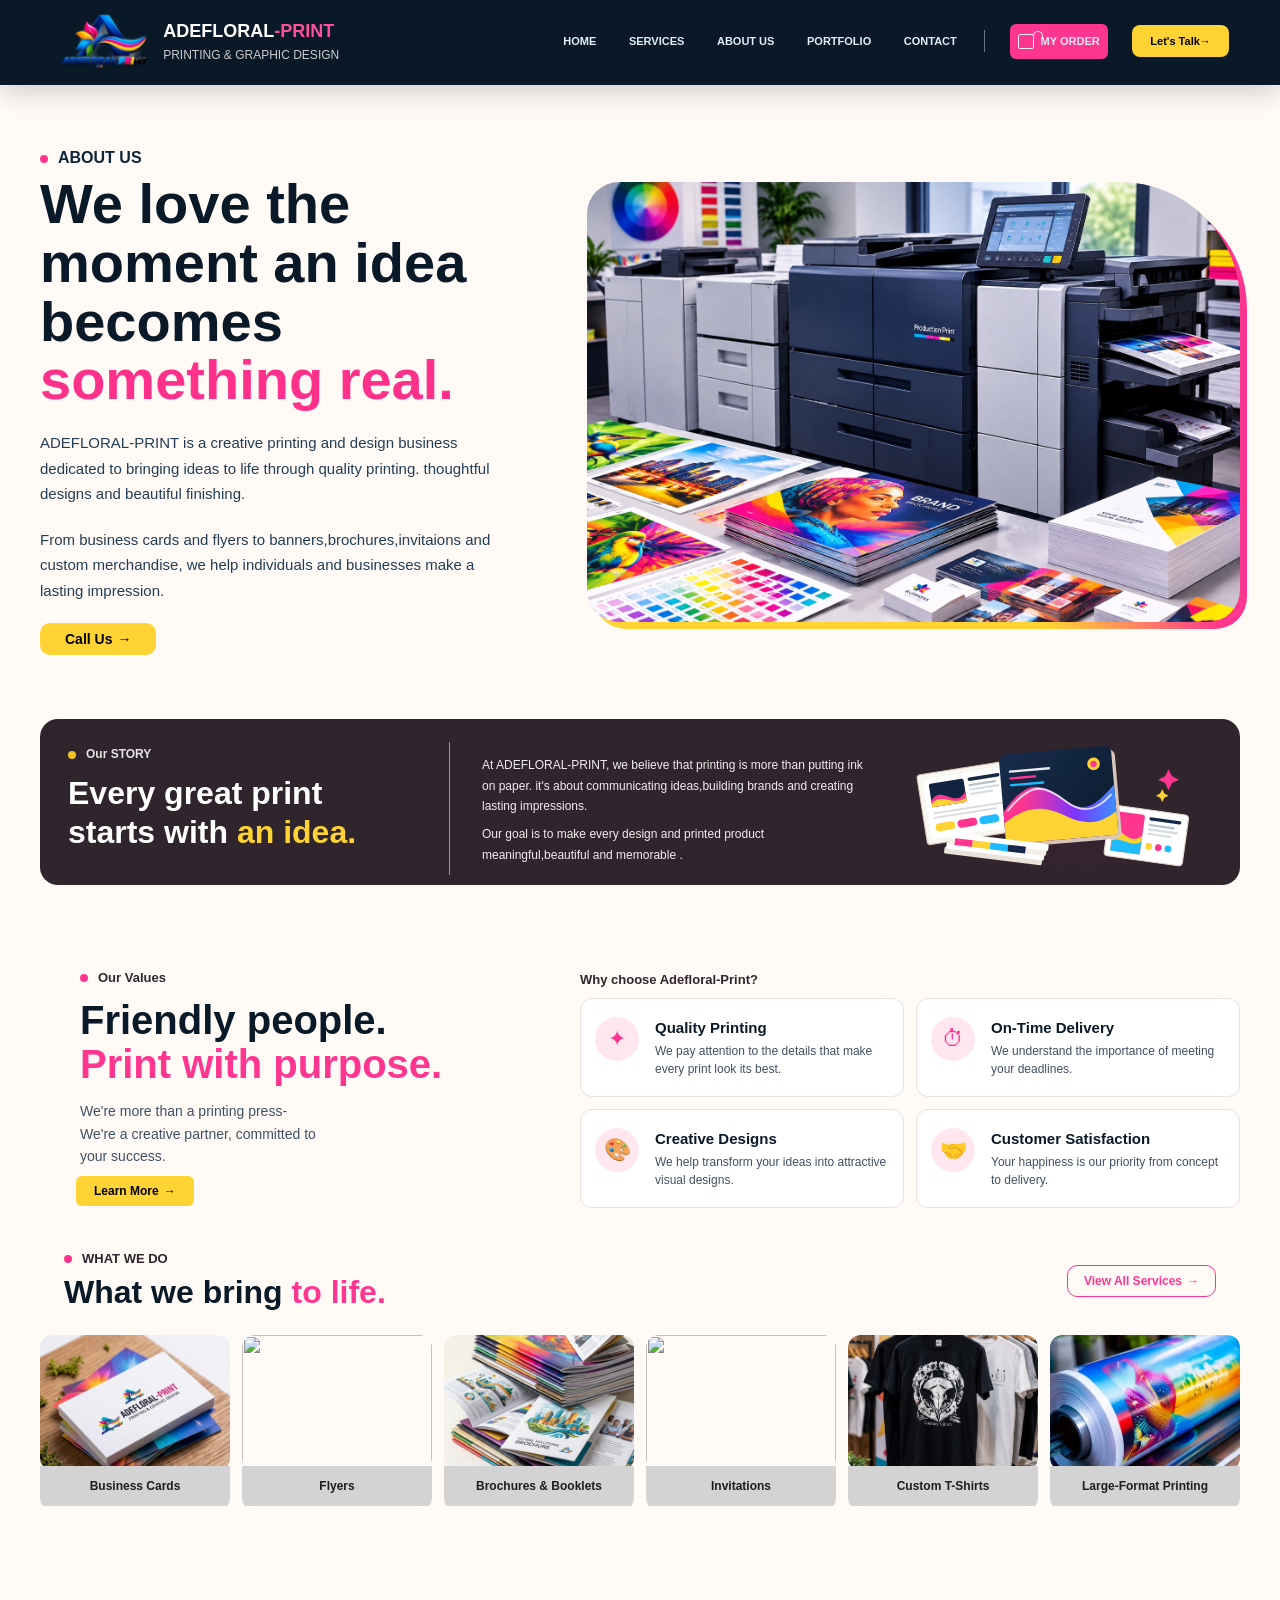
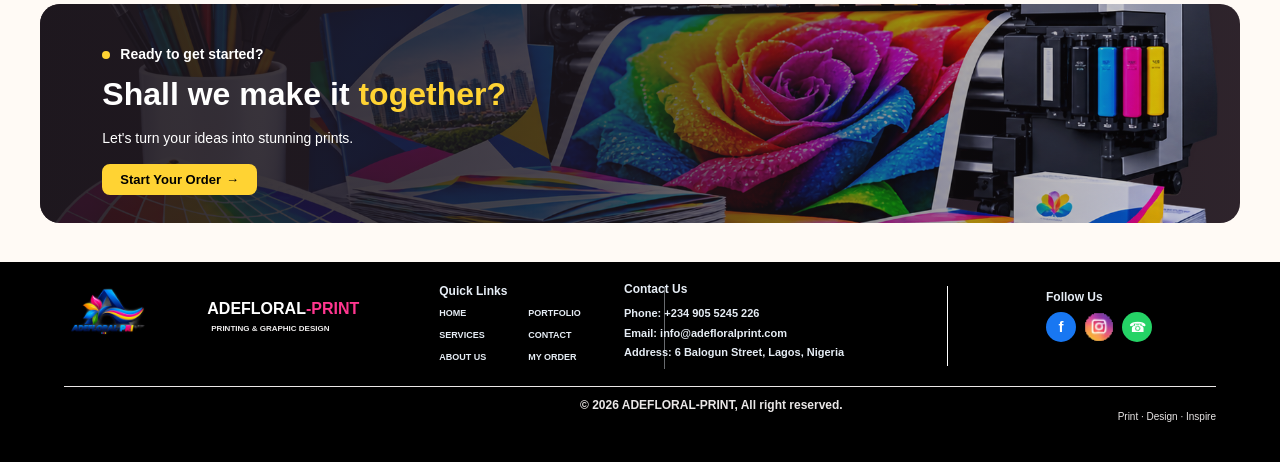
==== ABOUT.HTML @ 8f6f586f "Fix GitHub Pages folder structure" ====
<!DOCTYPE html>
<html lang="en">
  <head>
    <meta charset="UTF-8" />
    <meta name="viewport" content="width=device-width, initial-scale=1.0" />
    <title>Document</title>
    <link rel="stylesheet" href="ABOUT.CSS">
  </head>
  <body>
    <header class="header">
      <div class="brand-lockup">
        <a class="brand" href="#">
          <img src="../IMG/LOGO.png" alt="Adefloral-Print" class="logo"/>
        </a>

        <div class="brand-copy">
          <h3>ADEFLORAL<span>-PRINT</span></h3>
          <p>PRINTING & GRAPHIC DESIGN</p>
        </div>
      </div>

      <button class="menu-toggle" type="button" aria-label="Open navigation" aria-expanded="false" aria-controls="main-navigation">
        <span></span>
        <span></span>
        <span></span>
      </button>

      <nav class="headernav" id="main-navigation" aria-label="Main navigation">
        <ul class="nav__list">
          <li><a href="index.html" class="nav__link nav__link">HOME</a></li>
          <li><a href="SERVICES.HTML" class="nav__link">SERVICES</a></li>
          <li><a href="ABOUT.HTML" class="nav__link">ABOUT US</a></li>
          <li><a href="PORTFOLIO.HTML" class="nav__link">PORTFOLIO</a></li>
          <li><a href="#contact" class="nav__link">CONTACT</a></li>
        </ul>

        <ul class="nav__list nav__list--right">
          <span class="nav-divider"></span>

          <li>
            <a href="ORDER.HTML" class="nav__link nav__link--my-order"
              >MY ORDER</a
            >
          </li>
          <li>
            <a
              href="https://wa.me/2347068648622"
              class="nav__link nav__link--whatsapp"
              target="_blank"
              rel="noopener noreferrer"
              >Let's Talk</a
            >
          </li>
        </ul>
      </nav>
    </header>

    <main class="container">
      <section class="about">
        <div class="about-content">
          <p>ABOUT US</p>
          <h1>
            We love the moment an idea becomes <span>something real.</span>
          </h1>

          <h3>
            ADEFLORAL-PRINT is a creative printing and design business dedicated
            to bringing ideas to life through quality printing. thoughtful
            designs and beautiful finishing.
          </h3>

          <h2>
            From business cards and flyers to banners,brochures,invitaions and
            custom merchandise, we help individuals and businesses make a
            lasting impression.
          </h2>
          <a
            href="tel:+2349055245226"
            aria-label="Call +234 905 5245 226"
            class="btn btn--primary"
            >Call Us</a
          >
          <div class="about-image-frame">
            <img
              src="../IMG/Vibrant Production Print Studio.png"
              alt="A production printer surrounded by colorful printed materials"
              class="about-image"
            />
          </div>
        </div>
      </section>

      <section class="about__mission">
        <div class="about__mission-content">
          <p>Our STORY</p>
          <h1>Every great print starts with <span>an idea.</span></h1>

          <span class="about__mission-divider"></span>

          <h3>
            At ADEFLORAL-PRINT, we believe that printing is more than putting
            ink on paper. it's about communicating ideas,building brands and
            creating lasting impressions.
          </h3>

          <h2>
            Our goal is to make every design and printed product
            meaningful,beautiful and memorable .
          </h2>

          <img
            src="../IMG/about-story-art.svg"
            alt="Colorful printed brochures"
            class="about__mission-image"
          />
        </div>
      </section>

      <section class="Values">
        <div class="Value-content">
          <p>Our Values</p>

          <h2>Friendly people. <span>Print with purpose.</span></h2>

          <h3>
            We're more than a printing press- We're a creative partner,
            committed to your success.
          </h3>

          <a href="index.html#contact" class="values-button">Learn More</a>
        </div>

        <div class="reason">
          <h2>Why choose Adefloral-Print?</h2>

          <div class="why-grid">
            <article class="why-card">
              <div class="icon">✦</div>
              <h3>Quality Printing</h3>
              <p>
                We pay attention to the details that make every print look its
                best.
              </p>
            </article>

            <article class="why-card">
              <div class="icon">⏱</div>
              <h3>On-Time Delivery</h3>
              <p>We understand the importance of meeting your deadlines.</p>
            </article>

            <article class="why-card">
              <div class="icon">🎨</div>
              <h3>Creative Designs</h3>
              <p>
                We help transform your ideas into attractive visual designs.
              </p>
            </article>

            <article class="why-card">
              <div class="icon">🤝</div>
              <h3>Customer Satisfaction</h3>
              <p>Your happiness is our priority from concept to delivery.</p>
            </article>
          </div>
        </div>
      </section>

      <section class="Services">
        <div class="Services-heading">
          <p>WHAT WE DO</p>
          <h2>What we bring <span> to life.</span></h2>

          <a href="SERVICES.HTML#services" class="services-button"
            >View All Services</a
          >
        </div>

        <div class="service-gallery-grid">
          <article class="service-title">
            <img src="../NEW-IMAGE/Business card.jpg" alt="" />
            <h2>Business Cards</h2>
          </article>

          <article class="service-title">
            <img src="../NEW-IMAGE/Flyers.jpg" alt="" />
            <h2>Flyers</h2>
          </article>

          <article class="service-title">
            <img src="../NEW-IMAGE/Brochure.jpg" alt="" />
            <h2>Brochures & Booklets</h2>
          </article>

          <article class="service-title">
            <img src="../NEW-IMAGE/Invitation.jpg" alt="" />
            <h2>Invitations</h2>
          </article>

          <article class="service-title">
            <img src="../NEW-IMAGE/Custom t-shirt.jpg" alt="" />
            <h2>Custom T-Shirts</h2>
          </article>

          <article class="service-title">
            <img src="../NEW-IMAGE/Large-format-print.jpg" alt="" />
            <h2>Large-Format Printing</h2>
          </article>
        </div>
      </section>

      <section class="Proceed">
        <section class="proceed-content">
          <p>Ready to get started?</p>
          <h2>Shall we make it <span>together?</span></h2>

          <h3>Let's turn your ideas into stunning prints.</h3>
          <a href="ORDER.HTML" class="proceed-button">Start Your Order</a>
        </section>

        <img src="../NEW-IMAGE/proceed img.png" alt="" class="proceed-image" />
      </section>
    </main>

    <footer>
      <img src="../IMG/LOGO.png" alt="Adefloral-Print" class="footer-logo" />
      <div class="footer-brand-copy">
        <h3>ADEFLORAL<span>-PRINT</span></h3>
        <p>PRINTING & GRAPHIC DESIGN</p>
      </div>

      <button class="menu-toggle" type="button" aria-label="Open navigation" aria-expanded="false" aria-controls="main-navigation">
        <span></span>
        <span></span>
        <span></span>
      </button>

      <nav class="footer-nav" id="main-navigation">
        <h3>Quick Links</h3>
        <ul class="footer-nav__list">
          <li><a href="index.html" class="nav__link">HOME</a></li>
          <li><a href="PORTFOLIO.HTML" class="nav__link">PORTFOLIO</a></li>
          <li><a href="SERVICES.HTML" class="nav__link">SERVICES</a></li>
          <li><a href="#contact" class="nav__link">CONTACT</a></li>
          <li><a href="ABOUT.HTML" class="nav__link">ABOUT US</a></li>
          <li><a href="ORDER.HTML" class="nav__link">MY ORDER</a></li>
        </ul>
      </nav>

      <span class="footer-divider"></span>

      <div class="footer-contact">
        <h3>Contact Us</h3>
        <p>Phone: <a href="tel:+2349055245226">+234 905 5245 226</a></p>
        <p>
          Email:
          <a href="mailto:info@adefloralprint.com">info@adefloralprint.com</a>
        </p>
        <p>
          Address:
          <a href="https://www.google.com/maps/search/?api=1&amp;query=6%20Balogun%20Street%2C%20Lagos%2C%20Nigeria"  target="_blank" rel="noopener noreferrer">6 Balogun Street, Lagos, Nigeria</a>
        </p>
      </div>
      
      <span class="footer-divider-2"></span>

      <div class="footer-socials">
        <h3>Follow Us</h3>
        <div class="footer-socials__links">

          <a class="footer-socials__link footer-socials__link--facebook"  href="https://www.facebook.com/Adefloral%20Adeprint" target="_blank" rel="noopener noreferrer">
         <span aria-hidden="true">f</span>

          </a>

          <a class="footer-socials__link footer-socials__link--instagram" href="https://www.instagram.com/onifadekafayatmotunrayo/"  target="_blank" rel="noopener noreferrer">
            <img class="footer-socials__instagram-icon" src="../IMG/instagram.png" alt="" />
          </a>

          <a class="footer-socials__link footer-socials__link--whatsapp" href="https://wa.me/2347068648622" target="_blank" rel="noopener noreferrer">
  
            <span aria-hidden="true">☎</span>
          </a>
          
        </div>
      </div>

      <span class="footer-divider-3"></span>

       <h2>
      &copy; 2026 ADEFLORAL-PRINT, All right reserved.
    </h2>

      <p class="footer-tagline">Print · Design · Inspire</p>

    </footer>
  
  </body>
</html>
---- ABOUT.CSS ----
* {
  box-sizing: border-box;
}

body {
  min-width: 320px;
  margin: 0;
  background: #fffaf5;
  font-family: Arial, sans-serif;
}

.header {
  display: flex;
  align-items: center;
  justify-content: space-between;
  gap: 10px;
  position: sticky;
  top: 0;
  width: 100%;
  z-index: 1000;
  height: 85px;
  padding: 10px clamp(16px, 4vw, 64px);
  background-color: #091928;
  border-bottom: 3px solid transparent;
  box-shadow: 0 8px 24px rgb(7 21 34 / 18%);
}
.header h3 {
  margin: 0;
  font-size: 18px;
  font-weight: 800;
  color: #fff;
  padding-bottom: 6px;
}
.header h3 span {
  color: #ff4f9a;
}
.header p {
  margin: 0;
  font-size: 12px;
  color: #ccc;
}

.brand-lockup {
  display: flex;
  flex: 0 0 auto;
  align-items: center;
  gap: 12px;
}

.brand {
  display: inline-flex;
  flex: 0 0 auto;
  align-items: center;
}

.menu-toggle {
  display: none;
  padding: 10px;
  border: 1px solid rgb(230 237 245 / 45%);
  border-radius: 6px;
  background: transparent;
  cursor: pointer;
}

.menu-toggle span {
  display: block;
  width: 24px;
  height: 2px;
  margin: 5px 0;
  background: #e6edf5;
}

.logo {
  display: block;
  width: 100px;
  height: 60px;
  padding-left: 5px;
  border-radius: 6px;
  object-fit: contain;
}

.headernav {
  display: flex;
  flex-direction: row;
  align-items: center;
  gap: clamp(6px, 1.5vw, 20px);
  margin-left: auto;
}

.nav__list {
  display: flex;
  align-items: center;
  justify-content: center;
  gap: clamp(4px, 1.3vw, 18px);
  margin: 0;
  padding: 0;
  list-style: none;
}

.nav__link--HOME {
  color: #ff4f9a;
  text-decoration: none;
}

.nav__link {
  position: relative;
  display: inline-block;
  padding: 10px 8px;
  color: #e6edf5;
  font-size: 11px;
  font-weight: 600;
  text-decoration: none;
  transition:
    color 160ms ease,
    background-color 160ms ease;
}

.nav__link:not(
    .nav__link--contact,
    .nav__link--my-order,
    .nav__link--whatsapp
  )::after {
  position: absolute;
  right: 12px;
  bottom: 7px;
  left: 12px;
  height: 2px;
  background: #ff368f;
  content: "";
  transform: scaleX(0);
  transform-origin: left;
  transition: transform 220ms ease;
}

.nav__link:not(
    .nav__link--contact,
    .nav__link--my-order,
    .nav__link--whatsapp):hover::after,
.nav__link:not(.nav__link--contact, 
.nav__link--my-order, 
.nav__link--whatsapp):focus-visible::after {
  transform: scaleX(1);
  transition-delay: 0.2s;
}

.nav__link:hover,
.nav__link:focus-visible {
  color: #ff368f;
}
.nav-divider {
  width: 1px;
  height: 22px;
  background: rgb(230 237 245 / 45%);
}
.nav__link--my-order {
  display: inline-flex;
  align-items: center;
  gap: 7px;
  margin-left: 8px;
  padding: 10px 8px;
  color: #e6edf5;
  background-color: #ff368f;
  border-radius: 6px;
}
.nav__link--my-order::before {
  width: 14px;
  height: 13px;
  border: 1.5px solid currentColor;
  border-radius: 2px;
  content: "";
}
.nav__link--my-order::after {
  position: absolute;
  top: 7px;
  left: 23px;
  width: 8px;
  height: 6px;
  border: 1.5px solid currentColor;
  border-bottom: 0;
  border-radius: 5px 5px 0 0;
  content: "";
}
.nav__link--my-order:hover,
.nav__link--my-order:focus-visible {
  color: black;
  background-color: #7733ff;
}
.nav__link--whatsapp {
  margin-left: 8px;
  color: black;
  border-radius: 8px;
  padding: 10px 18px;
  background-color: #ffd333;
}
.nav__link--whatsapp::after {
  content: "→";
  font-size: 1em;
  line-height: 1;
}

.nav__link--whatsapp:hover,
.nav__link--whatsapp:focus-visible {
  color: white;
  background-color: #20baff;
}
@media (max-width: 800px) {
  .header {
    height: auto;
    min-height: 85px;
    flex-wrap: wrap;
    padding: 10px 16px;
  }

  .headernav {
    flex-wrap: wrap;
    justify-content: center;
    width: 100%;
    margin: 0;
  }

  .nav__list {
    flex-wrap: wrap;
    gap: 2px;
  }
}

.container {
  min-height: calc(100vh - 85px);
}

.about-content {
  display: grid;
  grid-template-columns: minmax(0, 0.72fr) minmax(0, 1fr);
  align-items: center;
  gap: 20px clamp(32px, 6vw, 88px);
  width: min(100% - 48px, 1200px);
  min-height: 570px;
  margin: 0 auto;
  padding: 64px 0;
}

.about-content > p,
.about-content h1,
.about-content h2,
.about-content h3 {
  grid-column: 1;
  margin: 0;
}

.about-content > p {
  align-self: end;
  margin-bottom: -12px;
  color: #0d243a;
  font-size: 16px;
  font-weight: 600;
}

.about-content > p::before {
  display: inline-block;
  width: 8px;
  height: 8px;
  margin-right: 10px;
  border-radius: 50%;
  background: #ff368f;
  content: "";
  vertical-align: middle;
}

.about-content h1 {
  color: #091928;
  font-size: clamp(38px, 5vw, 56px);
  line-height: 1.05;
}

.about-content h1 span {
  color: #ff318a;
}

.about-content h3,
.about-content h2 {
  color: #243d54;
  font-size: 15px;
  font-weight: 500;
  line-height: 1.7;
}

.btn--primary {
  grid-column: 1;
  justify-self: start;
  display: inline-block;
  padding: 8px 25px;
  color: black;
  background-color: #ffd333;
  border-radius: 10px;
  text-decoration: none;
  font-size: 14px;
  font-weight: 600;
}
.btn--primary::after {
  content: "→";
  font-size: 1em;
  line-height: 1;
  margin-left: 5px;
}
.btn--primary:hover,
.btn--primary:focus-visible {
  color: #fff;
  background-color: #20baff;
}
.about-image-frame {
  grid-column: 2;
  grid-row: 1 / span 5;
  position: relative;
  width: 100%;
  height: clamp(340px, 34.5vw, 440px);
  align-self: center;
}

.about-image-frame::before {
  position: absolute;
  inset: 0;
  border-radius: 32px 120px 32px 32px;
  background: linear-gradient(45deg, #ffd333 0 42%, #ff368f 58% 100%);
  content: "";
  transform: translate(7px, 7px);
}

.about-image {
  position: relative;
  display: block;
  width: 100%;
  height: 100%;
  border-radius: 32px 120px 32px 32px;
  object-fit: cover;
}
.about-image:hover {
  transform: translateY(-4px);
}

@media (max-width: 768px) {
  .about-content {
    grid-template-columns: minmax(0, 1fr);
    gap: 18px;
    width: min(100% - 40px, 600px);
    min-height: 0;
    padding: 48px 0 64px;
  }

  .about-content > p {
    margin: 0 0 4px;
  }

  .about-image-frame {
    grid-column: 1;
    grid-row: auto;
    width: 100%;
    height: clamp(280px, 82vw, 380px);
  }

  .about-image-frame::before,
  .about-image {
    border-radius: 26px 72px 26px 26px;
  }
}

@media (max-width: 480px) {
  .brand-copy h3 {
    font-size: 15px;
  }

  .brand-copy p {
    font-size: 10px;
  }

  .logo {
    width: 76px;
    height: 52px;
  }

  .about-content {
    width: min(100% - 32px, 600px);
  }

  .about-image-frame {
    height: 300px;
  }
}

.about__mission {
  width: min(100% - 48px, 1200px);
  margin: 0 auto;
  padding: 0 0 72px;
}

.about__mission-content {
  display: grid;
  grid-template-columns: minmax(0, 1fr) 1px minmax(0, 1.1fr) minmax(
      220px,
      0.9fr
    );
  grid-template-rows: auto auto;
  align-items: center;
  column-gap: clamp(18px, 2.5vw, 32px);
  row-gap: 8px;
  padding: 16px 28px;
  color: #fff;
  background: #30252d;
  border-radius: 18px;
  height: 166px;
}

.about__mission-content > p,
.about__mission-content h2,
.about__mission-content h3 {
  margin: 0;
}

.about__mission-content > p {
  grid-column: 1;
  grid-row: 1;
  align-self: end;
  color: #e5e5e5;
  font-size: 12px;
  font-weight: 600;
  padding-bottom: 55px;
}

.about__mission-content > p::before {
  display: inline-block;
  width: 8px;
  height: 8px;
  margin-right: 10px;
  border-radius: 50%;
  background: #ecc123;
  content: "";
  vertical-align: middle;
}

.about__mission-content h1 {
  grid-column: 1;
  grid-row: 2;
  align-self: start;
  margin: 0;
  color: #fff;
  font-size: 32px;
  line-height: 1.2;
  transform: translateY(-50px);
}

.about__mission-content h1 span {
  color: #ffd333;
}

.about__mission-divider {
  grid-column: 2;
  grid-row: 1 / span 2;
  justify-self: center;
  width: 1px;
  height: 80%;
  min-height: 80px;
  background: rgb(209 204 204 / 65%);
  transform: translateY(-10px);
}

.about__mission-content h3 {
  grid-column: 3;
  grid-row: 1;
  align-self: end;
  font-size: 12px;
  font-weight: 500;
  line-height: 1.7;
  color: #f2edf0;
  padding-top: 20px;
}

.about__mission-content h2 {
  grid-column: 3;
  grid-row: 2;
  align-self: start;
  font-size: 12px;
  font-weight: 500;
  line-height: 1.7;
  color: #f2edf0;
  padding-bottom: 20px;
}

.about__mission-image {
  grid-column: 4;
  grid-row: 1 / span 2;
  display: block;
  width: 100%;
  max-height: 150px;
  object-fit: cover;
  border-radius: 18px 60px 18px 18px;
  transform: translateY(-20px);
}

@media (max-width: 800px) {
  .about__mission {
    width: min(100% - 32px, 600px);
  }

  .about__mission-content {
    grid-template-columns: minmax(0, 1fr);
    grid-template-rows: auto;
    gap: 14px;
    padding: 22px;
  }

  .about__mission-content > p,
  .about__mission-content h1,
  .about__mission-content h3,
  .about__mission-content h2,
  .about__mission-image {
    grid-column: 1;
    grid-row: auto;
  }

  .about__mission-content h3,
  .about__mission-content h2 {
    align-self: auto;
  }

  .about__mission-divider {
    grid-column: 1;
    grid-row: auto;
    justify-self: start;
    width: 60px;
    height: 1px;
    min-height: 0;
  }

  .about__mission-image {
    width: min(100%, 440px);
    max-height: none;
    justify-self: center;
  }
}
.Values {
  display: grid;
  grid-template-columns: minmax(0, 0.8fr) minmax(0, 1.2fr);
  align-items: center;
  gap: clamp(32px, 8vw, 100px);
  width: min(100% - 48px, 1200px);
  margin: 0 auto;
}
.Value-content > p {
  color: #30252d;
  font-size: 13px;
  font-weight: 700;
  transform: translateX(40px);
}

.Value-content > p::before {
  display: inline-block;
  width: 8px;
  height: 8px;
  margin-right: 10px;
  border-radius: 50%;
  background: #ff368f;
  content: "";
}

.Value-content h2 {
  margin: 12px 0;
  color: #091928;
  font-size: 40px;
  line-height: 1.1;
  width: 420px;
  padding-left: 40px;
}
.Value-content h2 span {
  color: #ff368f;
}
.Value-content h3 {
  max-width: 360px;
  color: #405064;
  font-size: 14px;
  font-weight: 400;
  line-height: 1.6;
  padding-left: 40px;
  width: 280px;
}
.values-button {
  display: inline-block;
  padding: 8px 18px;
  color: black;
  background-color: #ffd333;
  border-radius: 6px;
  text-decoration: none;
  font-size: 12px;
  font-weight: 600;
  transform: translateY(-5px) translateX(36px);
}
.values-button::after {
  content: "→";
  font-size: 1em;
  line-height: 1;
  margin-left: 5px;
}
.values-button:hover,
.values-button:focus-visible {
  color: #fff;
  background-color: #20baff;
}
.reason > h2 {
  color: #30252d;
  font-size: 13px;
  font-weight: 700;
  /* transform:translateY(-50px); */
}

.why-grid {
  display: grid;
  grid-template-columns: repeat(2, minmax(0, 1fr));
  gap: 12px;
}
.why-card {
  display: grid;
  grid-template-columns: 48px 1fr;
  align-content: start;
  column-gap: 12px;
  padding: 18px 14px;
  border: 1px solid #eadfe3;
  border-radius: 12px;
  background: #fff;
}
.why-card .icon {
  grid-row: span 2;
  display: grid;
  place-items: center;
  width: 44px;
  height: 44px;
  border-radius: 50%;
  color: #ff368f;
  background: #ffe6ef;
  font-size: 22px;
}

.why-card h3 {
  margin: 2px 0 6px;
  color: #091928;
  font-size: 15px;
}
.why-card p {
  margin: 0;
  color: #405064;
  font-size: 12px;
  line-height: 1.5;
}

@media (max-width: 800px) {
  .Values {
    grid-template-columns: 1fr;
    gap: 20px;
    width: min(100% - 32px, 600px);
  }
}
@media (max-width: 520px) {
  .why-grid {
    grid-template-columns: 1fr;
  }
}

.Services {
  width: min(100% - 48px, 1200px);
  margin: 0 auto;
  padding: 40px 0 94px;
}
.Services-heading {
  display: grid;
  grid-template-columns: minmax(0, 1fr) auto;
  align-items: center;
  padding: 0 2% 24px;
  column-gap: 16px;
}
.Services-heading p {
  grid-column: 1;
  margin: 0;
  color: #30252d;
  font-size: 13px;
  font-weight: 600;
}
.Services-heading p::before {
  display: inline-block;
  width: 8px;
  height: 8px;
  margin-right: 10px;
  border-radius: 50%;
  background: #ff368f;
  content: "";
}
.Services-heading h2 {
  grid-column: 1;
  margin: 8px 0 0;
  color: #091928;
  font-size: 32px;
}
.Services-heading h2 span {
  color: #ff368f;
}

.services-button {
  grid-column: 2;
  grid-row: 1 / span 2;
  justify-self: end;
  display: inline-block;
  padding: 8px 16px;
  color: #ff368f;
  border: 1px solid #ff368f;
  border-radius: 10px;
  text-decoration: none;
  font-size: 12px;
  font-weight: 600;
}
.services-button:hover,
.services-button:focus-visible {
  color: #fff;
  background-color: #ff368f;
}
.services-button::after {
  content: "→";
  font-size: 1em;
  line-height: 1;
  margin-left: 5px;
}
@media (max-width: 520px) {
  .Services-heading {
    grid-template-columns: minmax(0, 1fr);
    row-gap: 12px;
  }

  .services-button {
    grid-column: 1;
    grid-row: auto;
    justify-self: start;
  }
}

.service-gallery-grid {
  display: grid;
  grid-template-columns: repeat(6, minmax(0, 1fr));
  gap: 12px;
}
.service-title {
  overflow: hidden;
  border-radius: 12px;
  transition:
    transform 180ms ease,
    box-shadow 180ms ease;
}
.service-title:hover {
  transform: translateY(-4px);
}
.service-title img {
  display: block;
  width: 100%;
  height: 135px;
  border-radius: 12px;
  object-fit: cover;
}
.service-title h2 {
  display: flex;
  align-items: center;
  justify-content: center;
  min-height: 40px;
  margin: 0;
  padding: 4px 6px;
  font-size: 12px;
  font-weight: 600;
  line-height: 1.25;
  background-color: #d4d3d3;
  color: #1e1d1d;
  text-align: center;
  transform: translateY(-4px);
}

@media (max-width: 900px) {
  .service-gallery-grid {
    grid-template-columns: repeat(3, minmax(0, 1fr));
  }
}
@media (max-width: 520px) {
  .service-gallery-grid {
    grid-template-columns: repeat(2, minmax(0, 1fr));
  }
}
.Proceed {
  position: relative;
  display: flex;
  align-items: center;
  width: min(100% - 48px, 1200px);
  min-height: 200px;
  margin: 0 auto 24px;
  padding: 28px;
  overflow: hidden;
  border-radius: 20px;
  background: #30252d;
}
.Proceed::before {
  position: absolute;
  z-index: 1;
  inset: 0;
  background: linear-gradient(90deg, rgb(28 22 29 / 92%) 0%, rgb(28 22 29 / 78%) 45%, rgb(28 22 29 / 10%) 100%);
  content: "";
}
.proceed-image {
  position: absolute;
  inset: 0;
  width: 100%;
  height: 100%;
  object-fit: cover;
  object-position: center;
}
.proceed-content {
  position: relative;
  z-index: 2;
  padding: 0 3%;
}
.proceed-content p {
  color: #fff;
  font-size: 14px;
  font-weight: 600;
}
.proceed-content p::before {
  display: inline-block;
  width: 8px;
  height: 8px;
  margin-right: 10px;
  border-radius: 50%;
  background: #ffd333;
  content: "";
}
.proceed-content h2 {
  margin: 8px 0 0;
  color: #fff;
  font-size: 32px;
}
.proceed-content h2 span {
  color: #ffd333;
}
.proceed-content h3 {
  max-width: 360px;
  color: #fff;
  font-size: 14px;
  font-weight: 400;
  line-height: 1.6;
}
.proceed-button {
  display: inline-block;
  padding: 8px 18px;
  color: black;
  background-color: #ffd333;
  border-radius: 8px;
  text-decoration: none;
  font-size: 13px;
  font-weight: 600;
}
.proceed-button::after {
  content: "→";
  font-size: 1em;
  line-height: 1;
  margin-left: 5px;
}
.proceed-button:hover,
.proceed-button:focus-visible {
  color: #fff;
  background-color: #20baff;
}
@media (max-width: 520px) {
  .Proceed {
    width: min(100% - 32px, 1200px);
    min-height: 240px;
    padding: 20px 12px;
  }

  .Proceed::before {
    background: rgb(28 22 29 / 72%);
  }

  .proceed-content h2 {
    font-size: 26px;
  }
}

footer {
  position: relative;
  display: grid;
  grid-template-columns: 1.4fr repeat(3, 1fr);
  gap: 32px;
  align-items: start;
  padding: 32px 5%;
  background: #000000;
  color: white;
  height: 200px;
  transform: translateY(15px);
}
.footer-logo {
  display: block;
  width: 82px;
  padding-left: 5px;
  border-radius: 6px;
  object-fit: contain;
  transform: translateY(-8px);
}

.footer-brand-copy {
  line-height: 20px;
  transform: translateY(5px) translateX(-200px);
}
.footer-brand-copy h3 {
  margin: 0;
  font-size: 16px;
  font-weight: 800;
  width: 300px;
}
.footer-brand-copy h3 span {
  color: #ff368f;
}
.footer-brand-copy p {
  margin: 0;
  font-size: 8px;
  color: #eeecec;
  padding-left: 4px;
  font-weight: 600;
}
.menu-toggle {
  display: none;
  padding: 10px;
  border: 1px solid rgb(230 237 245 / 45%);
  border-radius: 6px;
  background: transparent;
  cursor: pointer;
}

.menu-toggle span {
  display: block;
  width: 24px;
  height: 2px;
  margin: 5px 0;
  background: #e6edf5;
}

.footer-nav {
  display: block;
  transform: translateX(-300px) translateY(-30px);
}
.footer-nav h3 {
  position: relative;
  top: 8px;
  color: #e6edf5;
  font-size: 12px;
}

.footer-nav__list {
  display: grid;
  grid-template-columns: repeat(2, max-content);
  row-gap: 4px;
  column-gap: 42px;
  margin: 0;
  padding: 0;
  list-style: none;
}

footer .nav__link {
  padding: 2px 0;
  color: #e6edf5;
  font-size: 9px;
  font-weight: 600;
  text-decoration: none;
}

.footer-nav .nav__link::after {
  content: none;
}
.footer-divider {
  width: 1px;
  height: 82%;
  background: rgb(230 237 245 / 45%);
  transform: translateY(-7px) translateX(-330px);
}
.footer-contact {
  transform: translateY(-160px) translateX(560px);
  /* transform: translateX(-300px) translateY(-30px); */
}
.footer-contact p a {
  color: inherit;
  text-decoration: none;
}
.footer-contact h3 {
  position: relative;
  top: 4px;
  color: #e6edf5;
  font-size: 12px;
}
.footer-contact p {
  margin: 0;
  color: #e6edf5;
  font-size: 11px;
  font-weight: 600;
  line-height: 1.8;
}

.footer-divider-2{
  width: 1px;
  height: 82%;
  background: white;
  transform: translateY(-140px) translateX(540px); 
} 
.footer-socials {
  position: absolute;
  top: 28px;
  right: 10%;
}
.footer-socials h3 {
  margin: 0 0 8px;
  color: #e6edf5;
  font-size: 12px;
}
.footer-socials__links {
  display: flex;
  gap: 8px;
}
.footer-socials__link {
  display: grid;
  width: 30px;
  height: 30px;
  place-items: center;
  border-radius: 50%;
  color: #fff;
  text-decoration: none;
}
.footer-socials__link--facebook {
  background: #1877f2;
  font-size: 15px;
  font-weight: 700;
}
.footer-socials__link--instagram {
  background: transparent;
  font-size: 14px;
}
.footer-socials__instagram-icon {
  width: 30px;
  height: 30px;
}
.footer-socials__link--whatsapp {
  background: #25d366;
  font-size: 14px;
}
.footer-socials__link:focus-visible {
  outline: 2px solid #fff;
   outline-offset: 3px; 
}
.footer-divider-3 {
  position: absolute;
  left: 5%;
  bottom: 75px;
  width: 90%;
  height: 1px;
  background: rgb(234, 231, 231);
}
@media (max-width: 700px) {
  footer {
    grid-template-columns: repeat(2, 1fr);
  }

  .footer-socials {
    top: auto;
    right: 5%;
    bottom: 20px;
  }
}
footer h2{
  position: absolute;
   right: 400px;
  bottom: 40px; 
  width: 300px;
  color: rgb(234, 231, 231);
  font-size: 12px;
}
.footer-tagline {
  position: absolute;
  right: 5%;
  bottom: 40px;
  margin: 0;
  color: rgb(234, 231, 231);
  font-size: 10px;
}
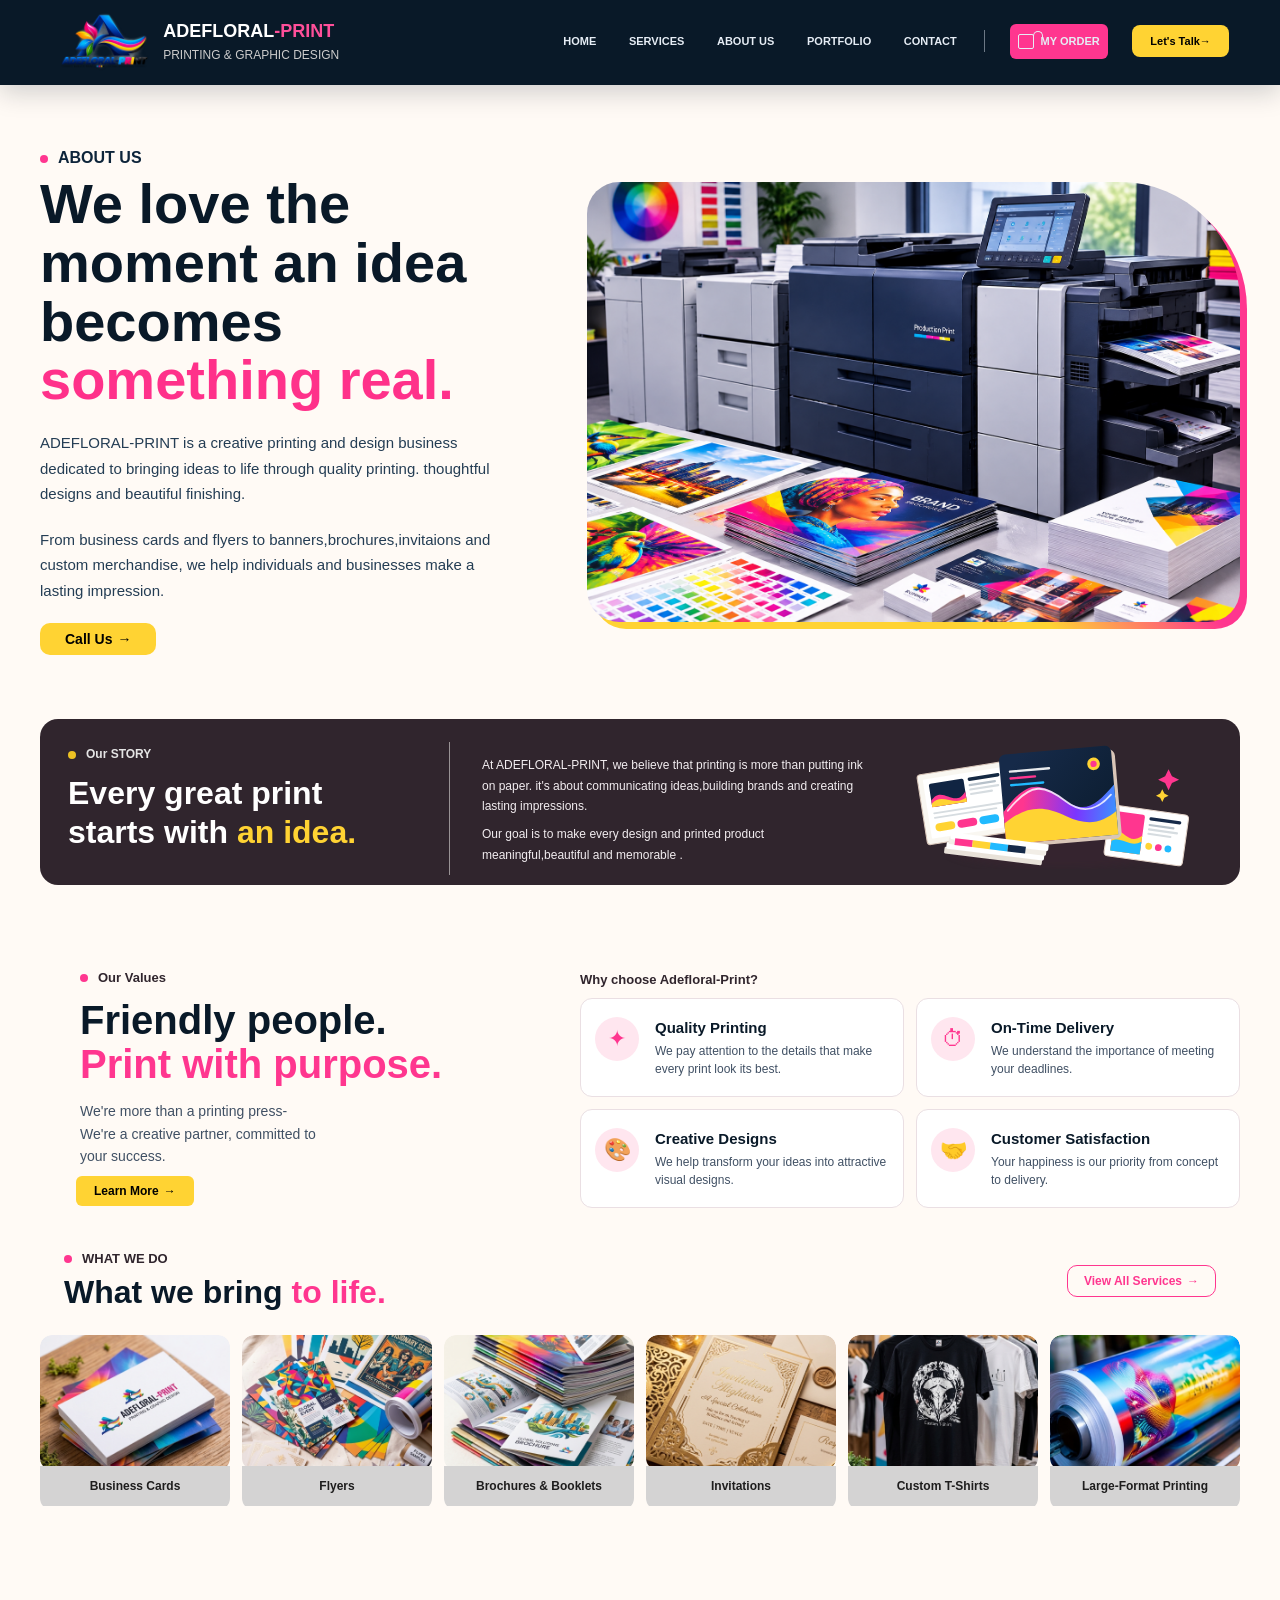
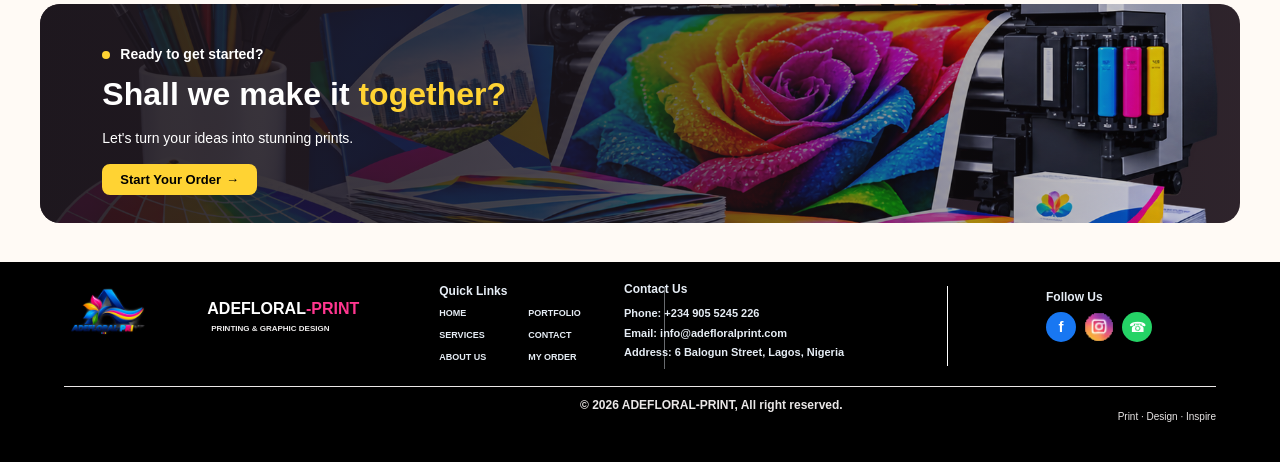
==== commit 8780a0a2: "Fix GitHub Pages folder structure" ====
--- a/ABOUT.HTML
+++ b/ABOUT.HTML
@@ -10,7 +10,7 @@
     <header class="header">
       <div class="brand-lockup">
         <a class="brand" href="#">
-          <img src="../IMG/LOGO.png" alt="Adefloral-Print" class="logo"/>
+          <img src="IMG/LOGO.png" alt="Adefloral-Print" class="logo"/>
         </a>
 
         <div class="brand-copy">
@@ -82,7 +82,7 @@
           >
           <div class="about-image-frame">
             <img
-              src="../IMG/Vibrant Production Print Studio.png"
+              src="IMG/Vibrant Production Print Studio.png"
               alt="A production printer surrounded by colorful printed materials"
               class="about-image"
             />
@@ -109,7 +109,7 @@
           </h2>
 
           <img
-            src="../IMG/about-story-art.svg"
+            src="IMG/about-story-art.svg"
             alt="Colorful printed brochures"
             class="about__mission-image"
           />
@@ -178,32 +178,32 @@
 
         <div class="service-gallery-grid">
           <article class="service-title">
-            <img src="../NEW-IMAGE/Business card.jpg" alt="" />
+            <img src="NEW-IMAGE/Business card.jpg" alt="" />
             <h2>Business Cards</h2>
           </article>
 
           <article class="service-title">
-            <img src="../NEW-IMAGE/Flyers.jpg" alt="" />
+            <img src="NEW-IMAGE/FLYERS.jpg" alt="" />
             <h2>Flyers</h2>
           </article>
 
           <article class="service-title">
-            <img src="../NEW-IMAGE/Brochure.jpg" alt="" />
+            <img src="NEW-IMAGE/Brochure.jpg" alt="" />
             <h2>Brochures & Booklets</h2>
           </article>
 
           <article class="service-title">
-            <img src="../NEW-IMAGE/Invitation.jpg" alt="" />
+            <img src="NEW-IMAGE/INVITATION.jpg" alt="" />
             <h2>Invitations</h2>
           </article>
 
           <article class="service-title">
-            <img src="../NEW-IMAGE/Custom t-shirt.jpg" alt="" />
+            <img src="NEW-IMAGE/Custom t-shirt.jpg" alt="" />
             <h2>Custom T-Shirts</h2>
           </article>
 
           <article class="service-title">
-            <img src="../NEW-IMAGE/Large-format-print.jpg" alt="" />
+            <img src="NEW-IMAGE/Large-format-print.jpg" alt="" />
             <h2>Large-Format Printing</h2>
           </article>
         </div>
@@ -218,12 +218,12 @@
           <a href="ORDER.HTML" class="proceed-button">Start Your Order</a>
         </section>
 
-        <img src="../NEW-IMAGE/proceed img.png" alt="" class="proceed-image" />
+        <img src="NEW-IMAGE/proceed img.png" alt="" class="proceed-image" />
       </section>
     </main>
 
     <footer>
-      <img src="../IMG/LOGO.png" alt="Adefloral-Print" class="footer-logo" />
+      <img src="IMG/LOGO.png" alt="Adefloral-Print" class="footer-logo" />
       <div class="footer-brand-copy">
         <h3>ADEFLORAL<span>-PRINT</span></h3>
         <p>PRINTING & GRAPHIC DESIGN</p>
@@ -274,7 +274,7 @@
           </a>
 
           <a class="footer-socials__link footer-socials__link--instagram" href="https://www.instagram.com/onifadekafayatmotunrayo/"  target="_blank" rel="noopener noreferrer">
-            <img class="footer-socials__instagram-icon" src="../IMG/instagram.png" alt="" />
+            <img class="footer-socials__instagram-icon" src="IMG/instagram.png" alt="" />
           </a>
 
           <a class="footer-socials__link footer-socials__link--whatsapp" href="https://wa.me/2347068648622" target="_blank" rel="noopener noreferrer">
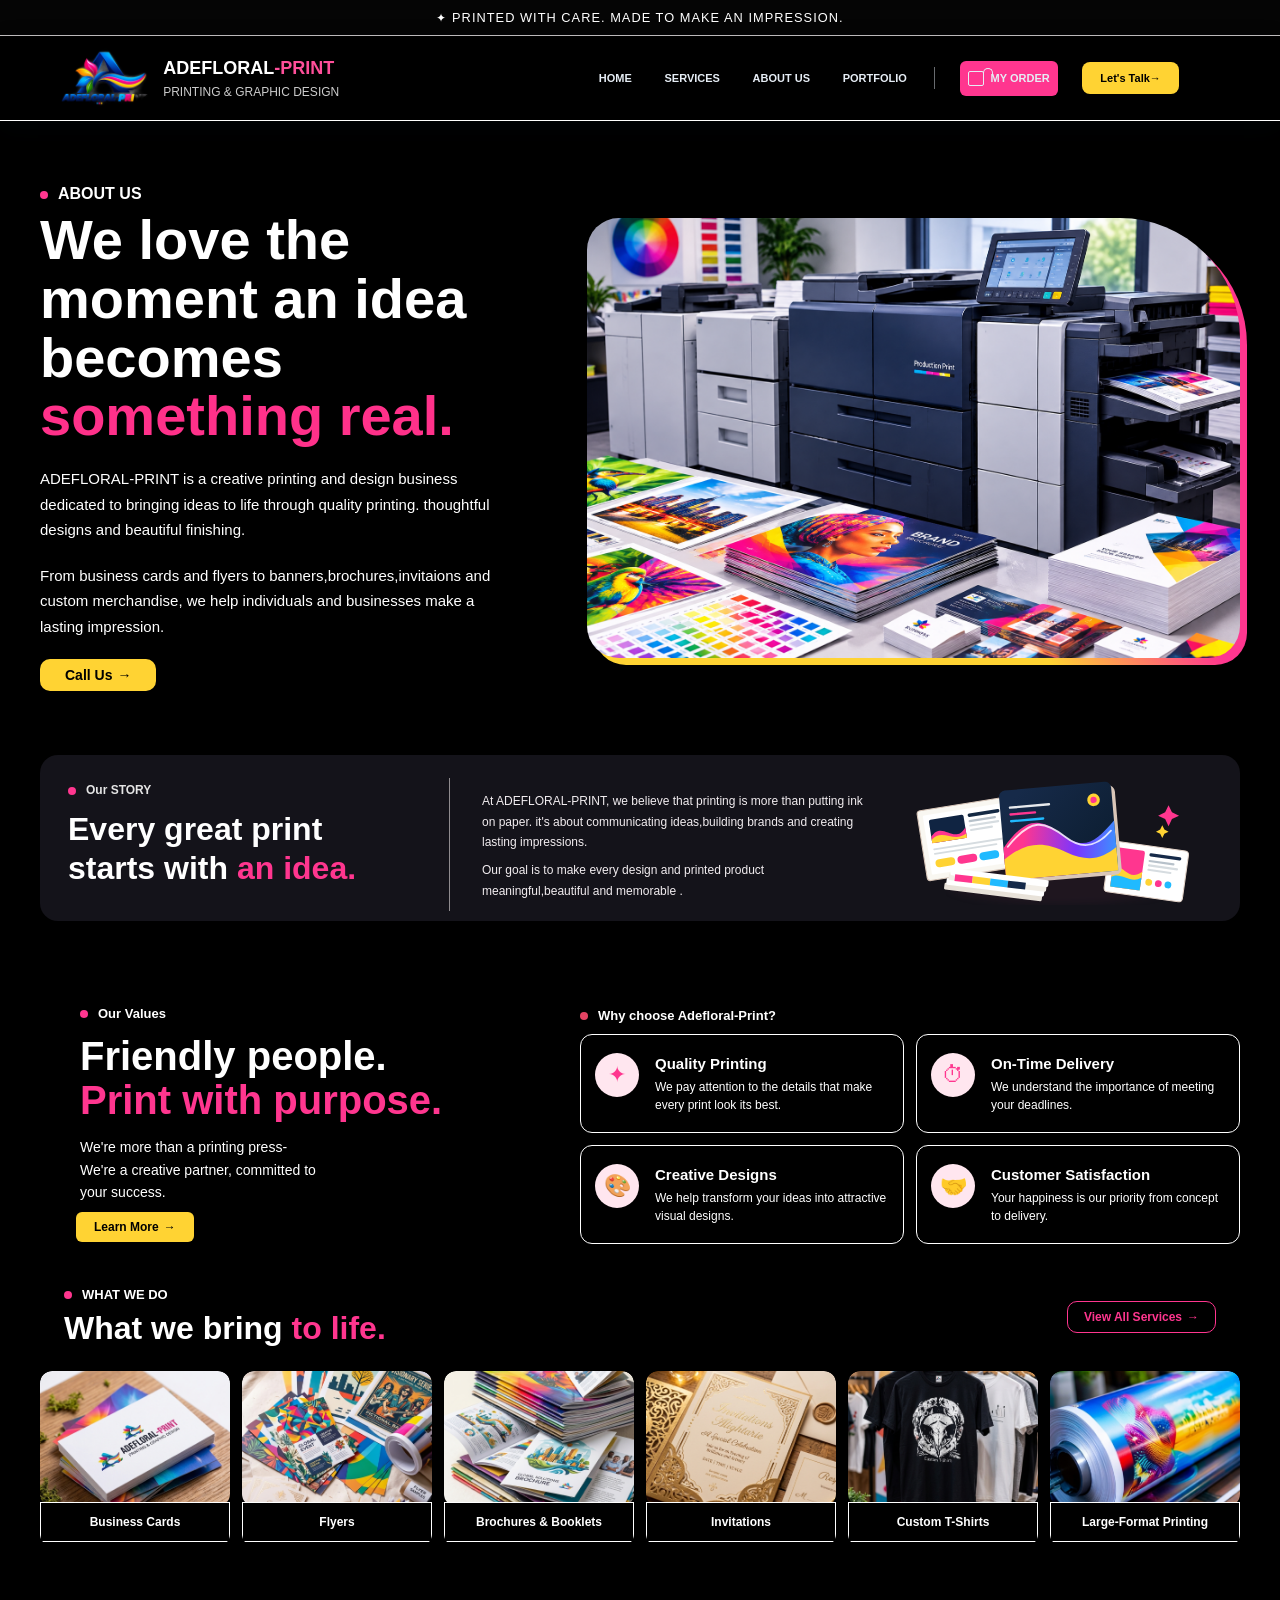
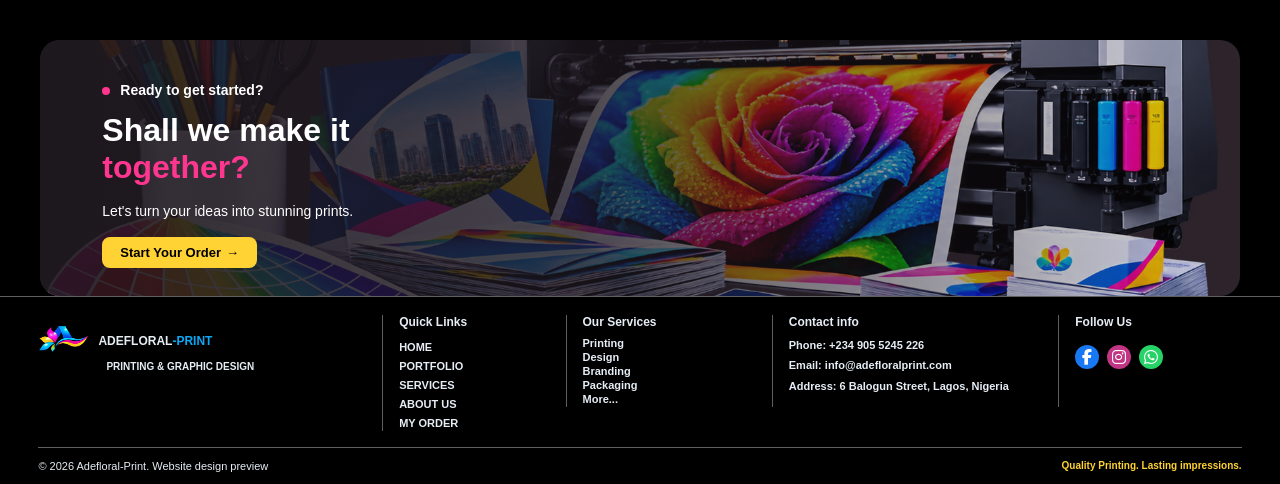
==== commit 79198b3a: "Initial project upload chnages" ====
--- a/ABOUT.HTML
+++ b/ABOUT.HTML
@@ -4,9 +4,16 @@
     <meta charset="UTF-8" />
     <meta name="viewport" content="width=device-width, initial-scale=1.0" />
     <title>Document</title>
+    <link rel="stylesheet" href="https://cdnjs.cloudflare.com/ajax/libs/font-awesome/6.7.2/css/all.min.css" />
     <link rel="stylesheet" href="ABOUT.CSS">
+    <link rel="stylesheet" href="Footer.css">
   </head>
   <body>
+     <div class="announcement-bar">
+      <span aria-hidden="true">✦</span>
+      PRINTED WITH CARE. MADE TO MAKE AN IMPRESSION.
+    </div>
+
     <header class="header">
       <div class="brand-lockup">
         <a class="brand" href="#">
@@ -31,7 +38,6 @@
           <li><a href="SERVICES.HTML" class="nav__link">SERVICES</a></li>
           <li><a href="ABOUT.HTML" class="nav__link">ABOUT US</a></li>
           <li><a href="PORTFOLIO.HTML" class="nav__link">PORTFOLIO</a></li>
-          <li><a href="#contact" class="nav__link">CONTACT</a></li>
         </ul>
 
         <ul class="nav__list nav__list--right">
@@ -222,77 +228,60 @@
       </section>
     </main>
 
-    <footer>
-      <img src="IMG/LOGO.png" alt="Adefloral-Print" class="footer-logo" />
-      <div class="footer-brand-copy">
-        <h3>ADEFLORAL<span>-PRINT</span></h3>
-        <p>PRINTING & GRAPHIC DESIGN</p>
+    <footer class="site-footer">
+      <div class="footer-main">
+        <div class="footer-branding">
+          <a class="footer-brand" href="index.html">
+            <img src="adefloral-symbol-only.png" alt="" class="footer-logo" />
+            <span class="footer-brand-copy">ADEFLORAL<span>-PRINT</span></span>
+          </a>
+          <p class="footer-tagline">PRINTING &amp; GRAPHIC DESIGN</p>
+        </div>
+
+        <nav class="footer-nav" aria-label="Footer navigation">
+          <h3>Quick Links</h3>
+          <ul class="footer-nav__list">
+            <li><a href="index.html" class="nav__link">HOME</a></li>
+            <li><a href="PORTFOLIO.HTML" class="nav__link">PORTFOLIO</a></li>
+            <li><a href="SERVICES.HTML" class="nav__link">SERVICES</a></li>
+            <li><a href="ABOUT.HTML" class="nav__link">ABOUT US</a></li>
+            <li><a href="ORDER.HTML" class="nav__link">MY ORDER</a></li>
+          </ul>
+        </nav>
+
+        <div class="footer-services">
+          <h3>Our Services</h3>
+          <ul class="footer-services__list">
+            <li>Printing</li>
+            <li>Design</li>
+            <li>Branding</li>
+            <li>Packaging</li>
+            <li>More...</li>
+          </ul>
+        </div>
+
+        <div class="footer-contact">
+          <h3>Contact info</h3>
+          <p>Phone: <a href="tel:+2349055245226">+234 905 5245 226</a></p>
+          <p>Email: <a href="mailto:info@adefloralprint.com">info@adefloralprint.com</a></p>
+          <p>
+            Address:
+            <a href="https://www.google.com/maps/search/?api=1&amp;query=6%20Balogun%20Street%2C%20Lagos%2C%20Nigeria" target="_blank" rel="noopener noreferrer">6 Balogun Street, Lagos, Nigeria</a>
+          </p>
+        </div>
+
+        <div class="footer-socials">
+          <h3>Follow Us</h3>
+          <a class="footer-socials__link footer-socials__link--facebook" href="https://www.facebook.com/Adefloral%20Adeprint" aria-label="Facebook" target="_blank" rel="noopener noreferrer"><i class="fa-brands fa-facebook-f" aria-hidden="true"></i></a>
+          <a class="footer-socials__link footer-socials__link--instagram" href="https://www.instagram.com/onifadekafayatmotunrayo/" aria-label="Instagram" target="_blank" rel="noopener noreferrer"><i class="fa-brands fa-instagram" aria-hidden="true"></i></a>
+          <a class="footer-socials__link footer-socials__link--whatsapp" href="https://wa.me/2347068648622" aria-label="WhatsApp" target="_blank" rel="noopener noreferrer"><i class="fa-brands fa-whatsapp" aria-hidden="true"></i></a>
+        </div>
       </div>
 
-      <button class="menu-toggle" type="button" aria-label="Open navigation" aria-expanded="false" aria-controls="main-navigation">
-        <span></span>
-        <span></span>
-        <span></span>
-      </button>
-
-      <nav class="footer-nav" id="main-navigation">
-        <h3>Quick Links</h3>
-        <ul class="footer-nav__list">
-          <li><a href="index.html" class="nav__link">HOME</a></li>
-          <li><a href="PORTFOLIO.HTML" class="nav__link">PORTFOLIO</a></li>
-          <li><a href="SERVICES.HTML" class="nav__link">SERVICES</a></li>
-          <li><a href="#contact" class="nav__link">CONTACT</a></li>
-          <li><a href="ABOUT.HTML" class="nav__link">ABOUT US</a></li>
-          <li><a href="ORDER.HTML" class="nav__link">MY ORDER</a></li>
-        </ul>
-      </nav>
-
-      <span class="footer-divider"></span>
-
-      <div class="footer-contact">
-        <h3>Contact Us</h3>
-        <p>Phone: <a href="tel:+2349055245226">+234 905 5245 226</a></p>
-        <p>
-          Email:
-          <a href="mailto:info@adefloralprint.com">info@adefloralprint.com</a>
-        </p>
-        <p>
-          Address:
-          <a href="https://www.google.com/maps/search/?api=1&amp;query=6%20Balogun%20Street%2C%20Lagos%2C%20Nigeria"  target="_blank" rel="noopener noreferrer">6 Balogun Street, Lagos, Nigeria</a>
-        </p>
+      <div class="footer-bottom">
+        <p class="footer-copyright">&copy; 2026 Adefloral-Print. Website design preview</p>
+        <h3>Quality Printing. Lasting impressions.</h3>
       </div>
-      
-      <span class="footer-divider-2"></span>
-
-      <div class="footer-socials">
-        <h3>Follow Us</h3>
-        <div class="footer-socials__links">
-
-          <a class="footer-socials__link footer-socials__link--facebook"  href="https://www.facebook.com/Adefloral%20Adeprint" target="_blank" rel="noopener noreferrer">
-         <span aria-hidden="true">f</span>
-
-          </a>
-
-          <a class="footer-socials__link footer-socials__link--instagram" href="https://www.instagram.com/onifadekafayatmotunrayo/"  target="_blank" rel="noopener noreferrer">
-            <img class="footer-socials__instagram-icon" src="IMG/instagram.png" alt="" />
-          </a>
-
-          <a class="footer-socials__link footer-socials__link--whatsapp" href="https://wa.me/2347068648622" target="_blank" rel="noopener noreferrer">
-  
-            <span aria-hidden="true">☎</span>
-          </a>
-          
-        </div>
-      </div>
-
-      <span class="footer-divider-3"></span>
-
-       <h2>
-      &copy; 2026 ADEFLORAL-PRINT, All right reserved.
-    </h2>
-
-      <p class="footer-tagline">Print · Design · Inspire</p>
-
     </footer>
   
   </body>
--- a/ABOUT.CSS
+++ b/ABOUT.CSS
@@ -1,5 +1,17 @@
 * {
   box-sizing: border-box;
+}
+.announcement-bar{
+    padding: 10px 16px;
+    background: #050505;
+    color: white;
+    text-align: center;
+    font-size: 12.8px;
+    letter-spacing: 0.08em;
+    border-bottom:1px solid rgb(197, 194, 194);
+}
+.announcement-bar span {
+    font-size: 12px;
 }
 
 body {
@@ -20,8 +32,8 @@
   z-index: 1000;
   height: 85px;
   padding: 10px clamp(16px, 4vw, 64px);
-  background-color: #091928;
-  border-bottom: 3px solid transparent;
+  background-color: #000000;
+  border-bottom: 1px solid white;
   box-shadow: 0 8px 24px rgb(7 21 34 / 18%);
 }
 .header h3 {
@@ -95,6 +107,7 @@
   margin: 0;
   padding: 0;
   list-style: none;
+  transform: translateX(-50px);
 }
 
 .nav__link--HOME {
@@ -226,6 +239,7 @@
 
 .container {
   min-height: calc(100vh - 85px);
+  background-color: #000000;
 }
 
 .about-content {
@@ -250,7 +264,7 @@
 .about-content > p {
   align-self: end;
   margin-bottom: -12px;
-  color: #0d243a;
+  color: white;
   font-size: 16px;
   font-weight: 600;
 }
@@ -267,7 +281,7 @@
 }
 
 .about-content h1 {
-  color: #091928;
+  color: white;
   font-size: clamp(38px, 5vw, 56px);
   line-height: 1.05;
 }
@@ -278,7 +292,7 @@
 
 .about-content h3,
 .about-content h2 {
-  color: #243d54;
+  color: white;
   font-size: 15px;
   font-weight: 500;
   line-height: 1.7;
@@ -305,7 +319,7 @@
 .btn--primary:hover,
 .btn--primary:focus-visible {
   color: #fff;
-  background-color: #20baff;
+  background-color: #ff368f;
 }
 .about-image-frame {
   grid-column: 2;
@@ -404,7 +418,7 @@
   row-gap: 8px;
   padding: 16px 28px;
   color: #fff;
-  background: #30252d;
+  background: #14131a;
   border-radius: 18px;
   height: 166px;
 }
@@ -431,7 +445,7 @@
   height: 8px;
   margin-right: 10px;
   border-radius: 50%;
-  background: #ecc123;
+  background: #ff368f;
   content: "";
   vertical-align: middle;
 }
@@ -448,7 +462,7 @@
 }
 
 .about__mission-content h1 span {
-  color: #ffd333;
+  color: #ff368f;
 }
 
 .about__mission-divider {
@@ -504,6 +518,7 @@
     grid-template-columns: minmax(0, 1fr);
     grid-template-rows: auto;
     gap: 14px;
+    height: auto;
     padding: 22px;
   }
 
@@ -521,6 +536,14 @@
     align-self: auto;
   }
 
+  .about__mission-content > p {
+    padding-bottom: 0;
+  }
+
+  .about__mission-content h1 {
+    transform: none;
+  }
+
   .about__mission-divider {
     grid-column: 1;
     grid-row: auto;
@@ -528,12 +551,14 @@
     width: 60px;
     height: 1px;
     min-height: 0;
+    transform: none;
   }
 
   .about__mission-image {
     width: min(100%, 440px);
     max-height: none;
     justify-self: center;
+    transform: none;
   }
 }
 .Values {
@@ -545,7 +570,7 @@
   margin: 0 auto;
 }
 .Value-content > p {
-  color: #30252d;
+  color: white;
   font-size: 13px;
   font-weight: 700;
   transform: translateX(40px);
@@ -563,7 +588,7 @@
 
 .Value-content h2 {
   margin: 12px 0;
-  color: #091928;
+  color: white;
   font-size: 40px;
   line-height: 1.1;
   width: 420px;
@@ -574,7 +599,7 @@
 }
 .Value-content h3 {
   max-width: 360px;
-  color: #405064;
+  color: white;
   font-size: 14px;
   font-weight: 400;
   line-height: 1.6;
@@ -601,13 +626,24 @@
 .values-button:hover,
 .values-button:focus-visible {
   color: #fff;
-  background-color: #20baff;
+  background-color: #ff368f;
 }
 .reason > h2 {
-  color: #30252d;
+  color: white;
   font-size: 13px;
   font-weight: 700;
   /* transform:translateY(-50px); */
+}
+
+.reason > h2::before{
+  display: inline-block;
+    width: 8px;
+    height: 8px;
+    margin-right: 10px;
+    border-radius: 50%;
+    background: #e34363;
+    content: "";
+    vertical-align :middle;
 }
 
 .why-grid {
@@ -621,9 +657,9 @@
   align-content: start;
   column-gap: 12px;
   padding: 18px 14px;
-  border: 1px solid #eadfe3;
+  border: 1px solid white;
   border-radius: 12px;
-  background: #fff;
+  background: #000000;
 }
 .why-card .icon {
   grid-row: span 2;
@@ -639,12 +675,12 @@
 
 .why-card h3 {
   margin: 2px 0 6px;
-  color: #091928;
+  color: white;
   font-size: 15px;
 }
 .why-card p {
   margin: 0;
-  color: #405064;
+  color: white;
   font-size: 12px;
   line-height: 1.5;
 }
@@ -657,8 +693,38 @@
   }
 }
 @media (max-width: 520px) {
+  .Value-content,
+  .reason,
+  .why-grid,
+  .why-card {
+    min-width: 0;
+  }
+
+  .Value-content > p {
+    transform: none;
+  }
+
+  .Value-content h2 {
+    width: auto;
+    padding-left: 0;
+    font-size: clamp(30px, 8vw, 40px);
+  }
+
+  .Value-content h3 {
+    width: auto;
+    padding-left: 0;
+  }
+
+  .values-button {
+    transform: none;
+  }
+
   .why-grid {
     grid-template-columns: 1fr;
+  }
+
+  .why-card {
+    grid-template-columns: 48px minmax(0, 1fr);
   }
 }
 
@@ -677,7 +743,7 @@
 .Services-heading p {
   grid-column: 1;
   margin: 0;
-  color: #30252d;
+  color: white;
   font-size: 13px;
   font-weight: 600;
 }
@@ -693,7 +759,7 @@
 .Services-heading h2 {
   grid-column: 1;
   margin: 8px 0 0;
-  color: #091928;
+  color: white;
   font-size: 32px;
 }
 .Services-heading h2 span {
@@ -713,6 +779,7 @@
   font-size: 12px;
   font-weight: 600;
 }
+
 .services-button:hover,
 .services-button:focus-visible {
   color: #fff;
@@ -769,10 +836,11 @@
   font-size: 12px;
   font-weight: 600;
   line-height: 1.25;
-  background-color: #d4d3d3;
-  color: #1e1d1d;
+  background-color: #000000;
+  color: white;
   text-align: center;
   transform: translateY(-4px);
+  border:1px solid white;
 }
 
 @media (max-width: 900px) {
@@ -791,7 +859,7 @@
   align-items: center;
   width: min(100% - 48px, 1200px);
   min-height: 200px;
-  margin: 0 auto 24px;
+  margin: 0 auto;
   padding: 28px;
   overflow: hidden;
   border-radius: 20px;
@@ -828,16 +896,17 @@
   height: 8px;
   margin-right: 10px;
   border-radius: 50%;
-  background: #ffd333;
+  background: #ff368f;
   content: "";
 }
 .proceed-content h2 {
   margin: 8px 0 0;
   color: #fff;
   font-size: 32px;
+  width: 300px;
 }
 .proceed-content h2 span {
-  color: #ffd333;
+  color:#ff368f;
 }
 .proceed-content h3 {
   max-width: 360px;
@@ -865,7 +934,7 @@
 .proceed-button:hover,
 .proceed-button:focus-visible {
   color: #fff;
-  background-color: #20baff;
+  background-color: #ff368f;
 }
 @media (max-width: 520px) {
   .Proceed {
@@ -883,71 +952,79 @@
   }
 }
 
-footer {
-  position: relative;
+footer.site-footer {
   display: grid;
-  grid-template-columns: 1.4fr repeat(3, 1fr);
-  gap: 32px;
+  gap: 0;
+  padding: 18px clamp(20px, 4vw, 48px) 12px;
+  border-top: 1px solid rgb(173 173 173 / 55%);
+  background: #000;
+  color: #e6edf5;
+}
+
+.footer-main {
+  display: grid;
+  grid-template-columns:
+    minmax(170px, 1.3fr)
+    minmax(160px, 1.1fr)
+    minmax(220px, 1.5fr)
+    minmax(100px, 0.8fr);
   align-items: start;
-  padding: 32px 5%;
-  background: #000000;
-  color: white;
-  height: 200px;
-  transform: translateY(15px);
-}
+  padding-bottom: 16px;
+}
+
+.footer-branding {
+  display: flex;
+  min-width: 0;
+  align-items: center;
+  gap: 8px;
+  padding-right: 12px;
+}
+
 .footer-logo {
   display: block;
-  width: 82px;
-  padding-left: 5px;
-  border-radius: 6px;
+  flex: 0 0 48px;
+  width: 48px;
+  height: 48px;
   object-fit: contain;
-  transform: translateY(-8px);
 }
 
 .footer-brand-copy {
-  line-height: 20px;
-  transform: translateY(5px) translateX(-200px);
-}
+  min-width: 0;
+  line-height: 1.4;
+}
+
 .footer-brand-copy h3 {
   margin: 0;
-  font-size: 16px;
+  color: #e6edf5;
+  font-size: 12px;
   font-weight: 800;
-  width: 300px;
-}
+  white-space: nowrap;
+}
+
 .footer-brand-copy h3 span {
   color: #ff368f;
 }
+
 .footer-brand-copy p {
-  margin: 0;
+  margin: 2px 0 0;
+  color: #eeecec;
   font-size: 8px;
-  color: #eeecec;
-  padding-left: 4px;
   font-weight: 600;
 }
-.menu-toggle {
-  display: none;
-  padding: 10px;
-  border: 1px solid rgb(230 237 245 / 45%);
-  border-radius: 6px;
-  background: transparent;
-  cursor: pointer;
-}
-
-.menu-toggle span {
-  display: block;
-  width: 24px;
-  height: 2px;
-  margin: 5px 0;
-  background: #e6edf5;
-}
-
-.footer-nav {
-  display: block;
-  transform: translateX(-300px) translateY(-30px);
-}
-.footer-nav h3 {
-  position: relative;
-  top: 8px;
+
+.footer-nav,
+.footer-contact,
+.footer-socials {
+  min-width: 0;
+  min-height: 90px;
+  padding-left: 16px;
+  border-left: 1px solid rgb(230 237 245 / 45%);
+}
+
+.footer-nav h3,
+.footer-contact h3,
+.footer-socials h3 {
+  margin: 0 0 8px;
   color: #e6edf5;
   font-size: 12px;
 }
@@ -955,15 +1032,13 @@
 .footer-nav__list {
   display: grid;
   grid-template-columns: repeat(2, max-content);
-  row-gap: 4px;
-  column-gap: 42px;
+  gap: 4px 18px;
   margin: 0;
   padding: 0;
   list-style: none;
 }
-
 footer .nav__link {
-  padding: 2px 0;
+  padding: 0;
   color: #e6edf5;
   font-size: 9px;
   font-weight: 600;
@@ -973,116 +1048,124 @@
 .footer-nav .nav__link::after {
   content: none;
 }
-.footer-divider {
-  width: 1px;
-  height: 82%;
-  background: rgb(230 237 245 / 45%);
-  transform: translateY(-7px) translateX(-330px);
-}
-.footer-contact {
-  transform: translateY(-160px) translateX(560px);
-  /* transform: translateX(-300px) translateY(-30px); */
-}
+.footer-contact p {
+  margin: 0 0 4px;
+  color: #e6edf5;
+  font-size: 10px;
+  font-weight: 500;
+  line-height: 1.5;
+  overflow-wrap: anywhere;
+}
+
 .footer-contact p a {
   color: inherit;
   text-decoration: none;
 }
-.footer-contact h3 {
-  position: relative;
-  top: 4px;
-  color: #e6edf5;
-  font-size: 12px;
-}
-.footer-contact p {
-  margin: 0;
-  color: #e6edf5;
-  font-size: 11px;
-  font-weight: 600;
-  line-height: 1.8;
-}
-
-.footer-divider-2{
-  width: 1px;
-  height: 82%;
-  background: white;
-  transform: translateY(-140px) translateX(540px); 
-} 
-.footer-socials {
-  position: absolute;
-  top: 28px;
-  right: 10%;
-}
-.footer-socials h3 {
-  margin: 0 0 8px;
-  color: #e6edf5;
-  font-size: 12px;
-}
+
 .footer-socials__links {
   display: flex;
   gap: 8px;
 }
+
 .footer-socials__link {
   display: grid;
-  width: 30px;
-  height: 30px;
+  width: 26px;
+  height: 26px;
   place-items: center;
   border-radius: 50%;
   color: #fff;
+  font-size: 13px;
   text-decoration: none;
 }
+
 .footer-socials__link--facebook {
   background: #1877f2;
-  font-size: 15px;
-  font-weight: 700;
-}
+}
+
 .footer-socials__link--instagram {
-  background: transparent;
-  font-size: 14px;
-}
-.footer-socials__instagram-icon {
-  width: 30px;
-  height: 30px;
-}
+  background: #c13584;
+}
+
 .footer-socials__link--whatsapp {
   background: #25d366;
-  font-size: 14px;
-}
+}
+
 .footer-socials__link:focus-visible {
   outline: 2px solid #fff;
-   outline-offset: 3px; 
-}
-.footer-divider-3 {
-  position: absolute;
-  left: 5%;
-  bottom: 75px;
-  width: 90%;
-  height: 1px;
-  background: rgb(234, 231, 231);
-}
+  outline-offset: 3px;
+}
+
+.footer-bottom {
+  display: flex;
+  align-items: center;
+  justify-content: space-between;
+  gap: 16px;
+  padding-top: 10px;
+  border-top: 1px solid rgb(234 231 231 / 70%);
+}
+
+.footer-bottom h2,
+.footer-tagline {
+  margin: 0;
+  font-size: 10px;
+}
+
+.footer-bottom h2 {
+  color: #e6edf5;
+  font-weight: 400;
+}
+
+.footer-tagline {
+  color: #ffd333;
+  font-weight: 700;
+}
+
 @media (max-width: 700px) {
-  footer {
-    grid-template-columns: repeat(2, 1fr);
-  }
-
+  .footer-main {
+    grid-template-columns: repeat(2, minmax(0, 1fr));
+    gap: 20px 16px;
+  }
+
+  .footer-branding {
+    grid-column: 1 / -1;
+    padding: 0;
+  }
+
+  .footer-nav,
+  .footer-contact,
   .footer-socials {
-    top: auto;
-    right: 5%;
-    bottom: 20px;
-  }
-}
-footer h2{
-  position: absolute;
-   right: 400px;
-  bottom: 40px; 
-  width: 300px;
-  color: rgb(234, 231, 231);
-  font-size: 12px;
-}
-.footer-tagline {
-  position: absolute;
-  right: 5%;
-  bottom: 40px;
-  margin: 0;
-  color: rgb(234, 231, 231);
-  font-size: 10px;
-}
+    min-height: 0;
+    padding-left: 0;
+    border-left: 0;
+  }
+
+  .footer-nav {
+    grid-column: 1;
+  }
+
+  .footer-contact {
+    grid-column: 2;
+  }
+
+  .footer-socials {
+    grid-column: 1 / -1;
+  }
+
+  .footer-bottom {
+    flex-wrap: wrap;
+  }
+}
+
+@media (max-width: 480px) {
+  .footer-bottom {
+    align-items: flex-start;
+    flex-direction: column;
+    gap: 8px;
+  }
+}
+
+@media (max-width: 320px) {
+  body {
+    min-width: 0;
+  }
+}
--- a/Footer.css
+++ b/Footer.css
@@ -0,0 +1,275 @@
+footer.site-footer {
+  display: grid;
+  gap: 0;
+  padding: 18px clamp(20px, 3vw, 48px) 12px;
+  background: #000000;
+  color: #e6edf5;
+  border-top: 1px solid rgb(173 173 173 / 55%);
+  margin-top: 0;
+  transform: none;
+}
+
+footer.site-footer .footer-main {
+  display: grid;
+  grid-template-columns:
+    minmax(190px, 1.5fr)
+    minmax(84px, 0.8fr)
+    minmax(92px, 0.9fr)
+    minmax(135px, 1.25fr)
+    minmax(92px, 0.8fr);
+  align-items: start;
+  gap: 0;
+  padding-bottom: 16px;
+}
+
+footer.site-footer .footer-main > :not(:first-child) {
+  min-height: 92px;
+  padding-left: 16px;
+  border-left: 1px solid rgb(173 173 173 / 55%);
+}
+
+footer.site-footer .footer-bottom {
+  display: flex;
+  align-items: center;
+  justify-content: space-between;
+  gap: 24px;
+  padding-top: 12px;
+  border-top: 1px solid rgb(173 173 173 / 55%);
+}
+
+footer.site-footer .footer-branding {
+  display: flex;
+  flex-direction: column;
+  align-items: flex-start;
+  gap: 4px;
+}
+
+footer.site-footer .footer-brand {
+  display: inline-flex;
+  align-items: center;
+  justify-self: auto;
+  gap: 8px;
+  padding: 0;
+  color: inherit;
+  text-decoration: none;
+  white-space: nowrap;
+}
+
+footer.site-footer .footer-logo {
+  display: block;
+  flex: none;
+  width: 52px;
+  height: 52px;
+  padding: 0;
+  border-radius: 0;
+  object-fit: contain;
+}
+
+footer.site-footer .footer-brand-copy {
+  display: inline;
+  flex-direction: initial;
+  line-height: normal;
+  color: inherit;
+  font-size: 12px;
+  font-weight: 800;
+  white-space: normal;
+}
+
+footer.site-footer .footer-brand-copy span {
+  color: #0da7f5;
+}
+
+footer.site-footer .footer-tagline {
+  flex: none;
+  margin: -10px 0 0 68px;
+  padding: 0;
+  border: 0;
+  color: inherit;
+  font-size: 10px;
+  font-weight: 700;
+  text-align: left;
+}
+
+footer.site-footer .footer-nav,
+footer.site-footer .footer-services,
+footer.site-footer .footer-contact {
+  min-width: 0;
+}
+
+footer.site-footer .footer-nav {
+  display: block;
+  justify-content: normal;
+  flex-wrap: initial;
+  gap: normal;
+  padding: 0;
+}
+
+footer.site-footer .footer-nav h3,
+footer.site-footer .footer-services h3,
+footer.site-footer .footer-contact h3,
+footer.site-footer .footer-socials h3 {
+  margin: 0 0 8px;
+  color: #e6edf5;
+  font-size: 12px;
+}
+
+footer.site-footer .footer-nav__list {
+  display: flex;
+  flex-direction: column;
+  align-items: flex-start;
+  gap: 1px;
+  margin: 0;
+  padding: 0;
+  list-style: none;
+}
+
+footer.site-footer .footer-nav a {
+  position: static;
+  display: inline;
+  padding: 0;
+  color: #e6edf5;
+  font-size: 11px;
+  font-weight: 600;
+  text-decoration: none;
+  white-space: normal;
+}
+
+footer.site-footer .footer-nav a:hover,
+footer.site-footer .footer-nav a:focus-visible {
+  color: #e6edf5;
+}
+
+footer.site-footer .footer-nav .nav__link::after {
+  content: none;
+}
+
+footer.site-footer .footer-services__list {
+  display: flex;
+  flex-direction: column;
+  align-items: flex-start;
+  gap: 2px;
+  margin: 0;
+  padding: 0;
+  list-style: none;
+}
+
+footer.site-footer .footer-services__list li {
+  padding: 0;
+  color: #e6edf5;
+  font-size: 11px;
+  font-weight: 600;
+}
+
+footer.site-footer .footer-contact p a {
+  color: inherit;
+  text-decoration: none;
+}
+
+footer.site-footer .footer-contact p {
+  margin: 0 0 4px;
+  color: #e6edf5;
+  font-size: 11px;
+  font-weight: 600;
+  line-height: 1.5;
+  overflow-wrap: normal;
+}
+
+footer.site-footer .footer-bottom {
+  position: static;
+}
+
+footer.site-footer .footer-copyright {
+  margin: 0;
+  color: inherit;
+  font-size: 11px;
+  text-align: left;
+}
+
+footer.site-footer .footer-bottom h3 {
+  margin: 0;
+  color: #ffd333;
+  font-size: 10px;
+}
+
+footer.site-footer .footer-socials {
+  display: grid;
+  grid-template-columns: repeat(3, 24px);
+  align-content: start;
+  gap: 8px;
+}
+
+footer.site-footer .footer-socials h3 {
+  grid-column: 1 / -1;
+}
+
+footer.site-footer .footer-socials__link {
+  display: grid;
+  width: 24px;
+  height: 24px;
+  place-items: center;
+  border-radius: 50%;
+  color: #fff;
+  font-size: initial;
+  font-weight: normal;
+  text-decoration: none;
+}
+
+footer.site-footer .footer-socials__link--facebook {
+  background: #1877f2;
+}
+
+footer.site-footer .footer-socials__link--instagram {
+  background: #c13584;
+}
+
+footer.site-footer .footer-socials__link--whatsapp {
+  background: #25d366;
+}
+
+footer.site-footer .footer-socials__link:focus-visible {
+  outline: 2px solid #fff;
+  outline-offset: 3px;
+}
+
+@media (max-width: 700px) {
+  footer.site-footer {
+    gap: 16px;
+    padding: 24px 20px;
+  }
+
+  footer.site-footer .footer-main {
+    grid-template-columns: repeat(2, minmax(0, 1fr));
+    gap: 20px 16px;
+    justify-items: stretch;
+    padding-bottom: 0;
+  }
+
+  footer.site-footer .footer-main > :not(:first-child) {
+    min-height: 0;
+    padding-left: 0;
+    border-left: 0;
+  }
+
+  footer.site-footer .footer-branding {
+    grid-column: 1 / -1;
+    padding: 0;
+  }
+
+  footer.site-footer .footer-nav,
+  footer.site-footer .footer-services,
+  footer.site-footer .footer-contact,
+  footer.site-footer .footer-socials {
+    grid-column: auto;
+    min-height: 0;
+    padding-left: 0;
+    border-left: 0;
+  }
+
+  footer.site-footer .footer-bottom {
+    flex-direction: row;
+    align-items: center;
+    flex-wrap: wrap;
+    justify-content: flex-start;
+    gap: 12px;
+  }
+}
